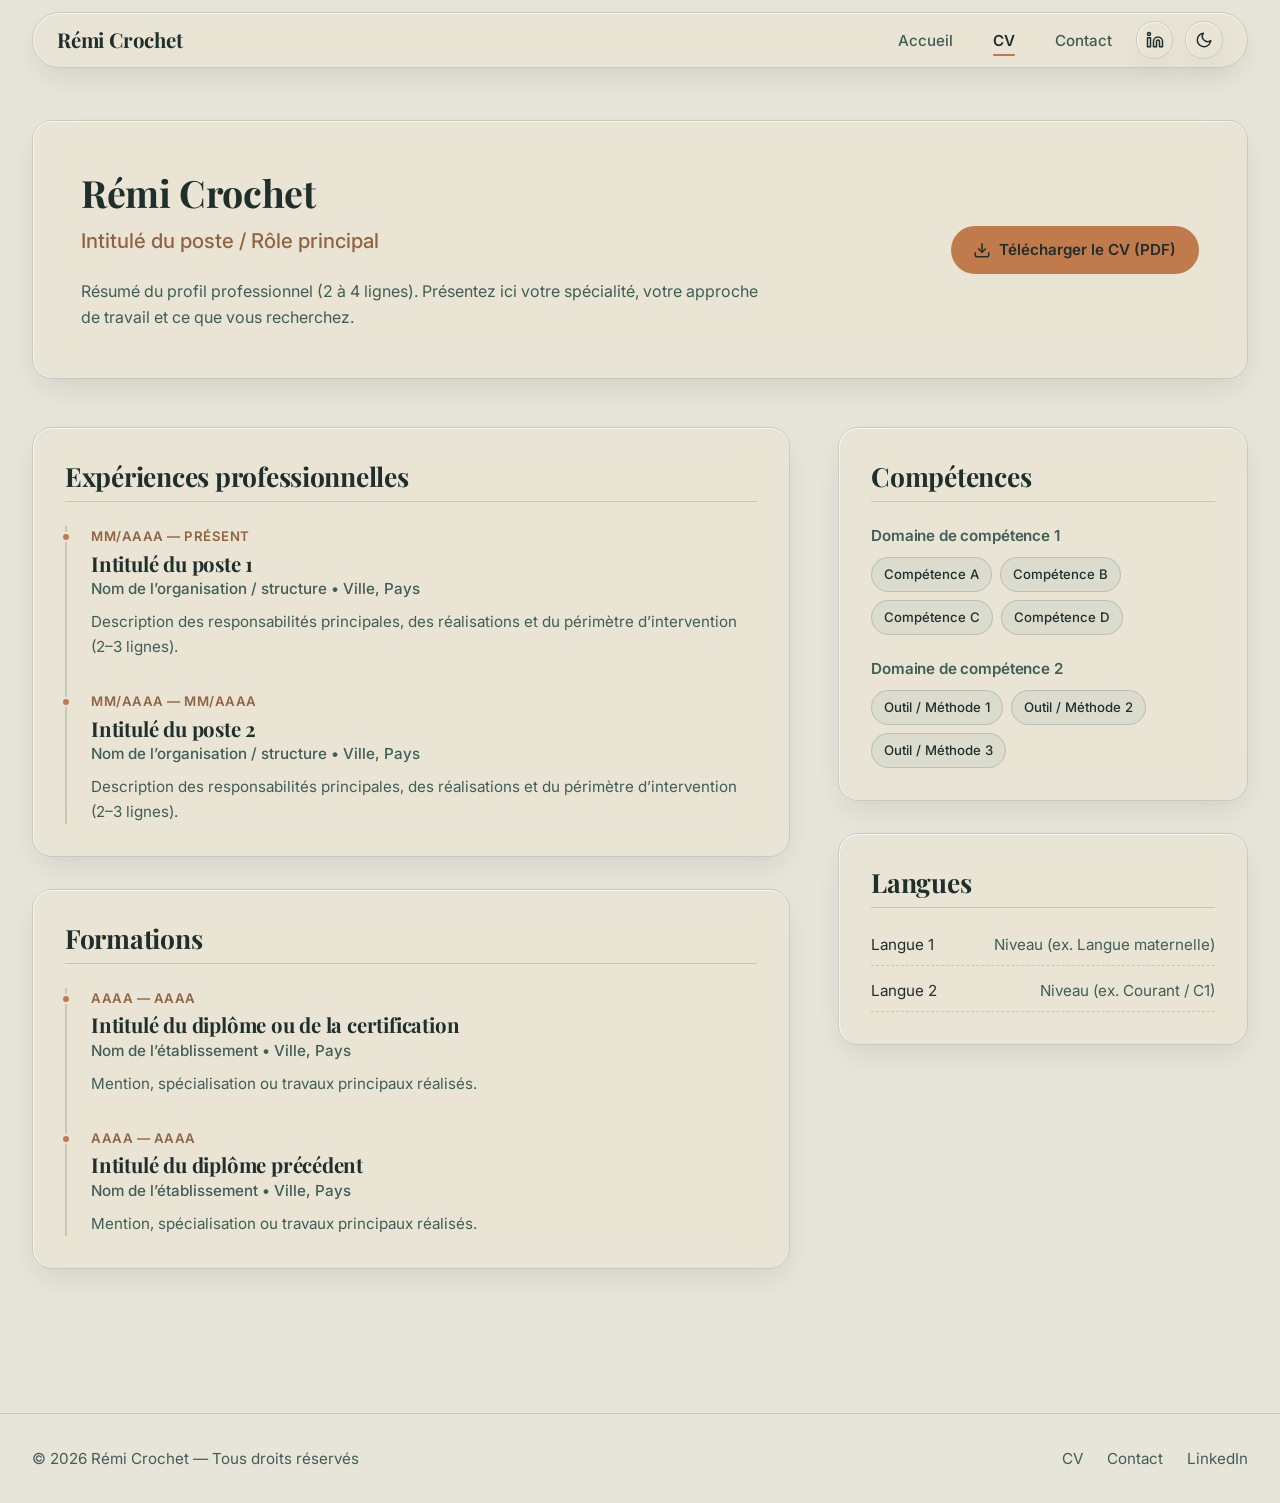
==== cv.html @ 6e871546 "Migration des sources" ====
<!DOCTYPE html>
<html lang="fr">
<head>
  <meta charset="UTF-8">
  <meta name="viewport" content="width=device-width, initial-scale=1.0">
  <title>CV — Rémi Crochet</title>
  <meta name="description" content="Parcours professionnel, formations et compétences de Prénom Nom.">
  
  <meta property="og:type" content="profile">
  <meta property="og:title" content="CV — Rémi Crochet">
  <meta property="og:description" content="Parcours professionnel, formations et compétences de Prénom Nom.">
  <meta property="og:image" content="./assets/avatar-placeholder.svg">

  <link rel="preconnect" href="https://fonts.googleapis.com">
  <link rel="preconnect" href="https://fonts.gstatic.com" crossorigin>
  <link href="https://fonts.googleapis.com/css2?family=Inter:wght@400;500;600&family=Playfair+Display:ital,wght@0,600;0,700;1,400&display=swap" rel="stylesheet">

  <script>
    (function() {
      const saved = localStorage.getItem('portfolio_theme');
      const prefersDark = window.matchMedia('(prefers-color-scheme: dark)').matches;
      document.documentElement.setAttribute('data-theme', saved || (prefersDark ? 'dark' : 'light'));
    })();
  </script>

  <link rel="stylesheet" href="./css/tokens.css">
  <link rel="stylesheet" href="./css/base.css">
  <link rel="stylesheet" href="./css/components/glass.css">
  <link rel="stylesheet" href="./css/components/navbar.css">
  <link rel="stylesheet" href="./css/components/footer.css">
  <link rel="stylesheet" href="./css/pages/cv.css">
</head>
<body>
  <a href="#main-content" class="skip-link">Aller au contenu principal</a>

  <header id="navbar-root" class="site-header"></header>

  <main id="main-content" class="container page-offset">
    <div id="cv-root" class="cv-layout"></div>
  </main>

  <footer id="footer-root" class="site-footer"></footer>

  <script type="module" src="./js/main.js"></script>
  <script type="module" src="./js/pages/cv.js"></script>
</body>
</html>
---- css/tokens.css ----
:root {
  /* ==========================================================================
     1. PALETTE BRUTE ("Sauge de galerie") — Ne jamais utiliser dans les composants
     ========================================================================== */
  --palette-forest: #1F2F2B;
  --palette-green: #3F5F55;
  --palette-sage: #A6B89A;
  --palette-cream: #E7E4D9;
  --palette-terracotta: #C07A4B;

  /* ==========================================================================
     2. TYPOGRAPHIE & ÉCHELLES FLUIDES
     ========================================================================== */
  --font-serif: 'Playfair Display', Georgia, Cambria, serif;
  --font-sans: 'Inter', -apple-system, BlinkMacSystemFont, 'Segoe UI', Roboto, sans-serif;

  --text-xs: clamp(0.75rem, 0.72rem + 0.15vw, 0.825rem);
  --text-sm: clamp(0.875rem, 0.84rem + 0.18vw, 0.95rem);
  --text-base: clamp(1rem, 0.96rem + 0.2vw, 1.075rem);
  --text-lg: clamp(1.125rem, 1.05rem + 0.35vw, 1.275rem);
  --text-xl: clamp(1.35rem, 1.2rem + 0.65vw, 1.65rem);
  --text-2xl: clamp(1.75rem, 1.45rem + 1.2vw, 2.35rem);
  --text-3xl: clamp(2.25rem, 1.8rem + 2vw, 3.25rem);

  /* ==========================================================================
     3. ESPACEMENTS, RAYONS & TRANSITIONS
     ========================================================================== */
  --space-2xs: 0.25rem;
  --space-xs: 0.5rem;
  --space-sm: 0.75rem;
  --space-md: 1rem;
  --space-lg: 1.5rem;
  --space-xl: 2rem;
  --space-2xl: 3rem;
  --space-3xl: 4.5rem;

  --radius-sm: 0.5rem;
  --radius-md: 0.875rem;
  --radius-lg: 1.25rem;
  --radius-full: 9999px;

  --container-max: 1280px;
  --navbar-height: 4.5rem;

  --glass-blur: 18px;
  --glass-saturate: 150%;

  --ease-smooth: cubic-bezier(0.22, 1, 0.36, 1);
  --duration-fast: 200ms;
  --duration-normal: 280ms;
}

/* ==========================================================================
   4. VARIABLES SÉMANTIQUES — THÈME CLAIR (Par défaut)
   ========================================================================== */
:root,
:root[data-theme="light"] {
  --bg: var(--palette-cream);
  --surface: color-mix(in srgb, var(--palette-cream) 65%, white 35%);
  --surface-elevated: color-mix(in srgb, var(--palette-cream) 82%, var(--palette-sage) 18%);
  
  /* Liquid Glass clair : dérive de blanc et sauge translucide */
  --surface-glass: color-mix(in srgb, var(--palette-cream) 72%, white 28%, transparent 18%);
  --surface-glass-fallback: color-mix(in srgb, var(--palette-cream) 94%, var(--palette-sage) 6%);
  --glass-border: color-mix(in srgb, var(--palette-forest) 14%, transparent);
  --glass-highlight: color-mix(in srgb, white 65%, transparent);
  --glass-shadow: 0 12px 32px -8px color-mix(in srgb, var(--palette-forest) 12%, transparent);

  /* Contrastes vérifiés WCAG AA :
     - --text (#1F2F2B) sur --bg (#E7E4D9) = 10.7:1 (AAA)
     - --text-muted (#3F5F55) sur --bg (#E7E4D9) = 5.1:1 (AA)
     - --accent-text (#8F5C3A) sur --bg (#E7E4D9) = 4.8:1 (AA)
     - --on-accent (#1F2F2B) sur --accent (#C07A4B) = 4.6:1 (AA) */
  --text: var(--palette-forest);
  --text-muted: var(--palette-green);
  --border: color-mix(in srgb, var(--palette-forest) 16%, transparent);

  --accent: var(--palette-terracotta);
  --accent-hover: color-mix(in srgb, var(--palette-terracotta) 85%, var(--palette-forest) 15%);
  --accent-text: color-mix(in srgb, var(--palette-terracotta) 70%, var(--palette-forest) 30%);
  --on-accent: var(--palette-forest);

  --hero-overlay: linear-gradient(
    to bottom,
    color-mix(in srgb, var(--palette-forest) 58%, transparent),
    color-mix(in srgb, var(--palette-forest) 78%, transparent)
  );
  --hero-text: var(--palette-cream);
  --hero-text-muted: var(--palette-sage);
}

/* ==========================================================================
   5. VARIABLES SÉMANTIQUES — THÈME SOMBRE
   ========================================================================== */
:root[data-theme="dark"] {
  --bg: var(--palette-forest);
  --surface: color-mix(in srgb, var(--palette-forest) 65%, var(--palette-green) 35%);
  --surface-elevated: color-mix(in srgb, var(--palette-forest) 45%, var(--palette-green) 55%);

  /* Liquid Glass sombre : dérive de green translucide */
  --surface-glass: color-mix(in srgb, var(--palette-green) 42%, transparent);
  --surface-glass-fallback: color-mix(in srgb, var(--palette-forest) 75%, var(--palette-green) 25%);
  --glass-border: color-mix(in srgb, var(--palette-sage) 22%, transparent);
  --glass-highlight: color-mix(in srgb, var(--palette-cream) 16%, transparent);
  --glass-shadow: 0 14px 36px -8px rgba(0, 0, 0, 0.45);

  /* Contrastes vérifiés WCAG AA :
     - --text (#E7E4D9) sur --bg (#1F2F2B) = 10.7:1 (AAA)
     - --text-muted (#A6B89A) sur --bg (#1F2F2B) = 6.1:1 (AA)
     - --accent-text (#C07A4B) sur --bg (#1F2F2B) = 4.6:1 (AA) */
  --text: var(--palette-cream);
  --text-muted: var(--palette-sage);
  --border: color-mix(in srgb, var(--palette-sage) 20%, transparent);

  --accent: var(--palette-terracotta);
  --accent-hover: color-mix(in srgb, var(--palette-terracotta) 88%, var(--palette-cream) 12%);
  --accent-text: var(--palette-terracotta);
  --on-accent: var(--palette-forest);

  --hero-overlay: linear-gradient(
    to bottom,
    color-mix(in srgb, var(--palette-forest) 65%, transparent),
    color-mix(in srgb, var(--palette-forest) 90%, transparent)
  );
  --hero-text: var(--palette-cream);
  --hero-text-muted: var(--palette-sage);
}
---- css/base.css ----
*,
*::before,
*::after {
  box-sizing: border-box;
  margin: 0;
  padding: 0;
}

html {
  font-family: var(--font-sans);
  font-size: 100%;
  line-height: 1.65;
  color: var(--text);
  background-color: var(--bg);
  scroll-behavior: smooth;
  transition: background-color var(--duration-normal) var(--ease-smooth),
              color var(--duration-normal) var(--ease-smooth);
}

body {
  min-height: 100vh;
  display: flex;
  flex-direction: column;
  overflow-x: hidden;
  -webkit-font-smoothing: antialiased;
}

main {
  flex: 1;
}

h1, h2, h3, h4 {
  font-family: var(--font-serif);
  font-weight: 700;
  line-height: 1.25;
  color: var(--text);
  letter-spacing: -0.01em;
}

p {
  max-width: 68ch;
}

a {
  color: inherit;
  text-decoration: none;
  transition: color var(--duration-fast) var(--ease-smooth);
}

img, svg {
  display: block;
  max-width: 100%;
}

button, input, select {
  font: inherit;
  color: inherit;
}

ul {
  list-style: none;
}

/* Focus accessible universel (Terracotta) */
:focus-visible {
  outline: 2px solid var(--accent);
  outline-offset: 3px;
}

/* Lien d'évitement clavier */
.skip-link {
  position: absolute;
  top: -100%;
  left: var(--space-md);
  z-index: 1000;
  padding: var(--space-xs) var(--space-md);
  background-color: var(--accent);
  color: var(--on-accent);
  font-weight: 600;
  border-radius: var(--radius-sm);
}

.skip-link:focus {
  top: var(--space-sm);
}

/* Utilitaires de mise en page */
.container {
  width: min(100% - 2rem, var(--container-max));
  margin-inline: auto;
}

@media (min-width: 768px) {
  .container {
    width: min(100% - 4rem, var(--container-max));
  }
}

.page-offset {
  padding-top: calc(var(--navbar-height) + var(--space-2xl));
  padding-bottom: var(--space-3xl);
}

.sr-only {
  position: absolute;
  width: 1px;
  height: 1px;
  padding: 0;
  margin: -1px;
  overflow: hidden;
  clip: rect(0, 0, 0, 0);
  white-space: nowrap;
  border: 0;
}

/* Bouton primaire (Terracotta + texte Forest AA) */
.btn-primary {
  display: inline-flex;
  align-items: center;
  justify-content: center;
  gap: var(--space-xs);
  padding: 0.65rem 1.35rem;
  background-color: var(--accent);
  color: var(--on-accent);
  font-weight: 600;
  font-size: var(--text-sm);
  border-radius: var(--radius-full);
  border: 1px solid transparent;
  cursor: pointer;
  transition: background-color var(--duration-fast) var(--ease-smooth),
              transform var(--duration-fast) var(--ease-smooth);
}

.btn-primary:hover {
  background-color: var(--accent-hover);
  transform: translateY(-1px);
}

.btn-primary:active {
  transform: translateY(0);
}

/* Respect strict de prefers-reduced-motion */
@media (prefers-reduced-motion: reduce) {
  *,
  *::before,
  *::after {
    animation-duration: 0.01ms !important;
    animation-iteration-count: 1 !important;
    transition-duration: 0.01ms !important;
    scroll-behavior: auto !important;
  }
}
---- css/components/glass.css ----
/* Effet Liquid Glass (macOS) avec fallback pour navigateurs sans backdrop-filter */
.glass-panel,
.glass-card,
.glass-pill {
  background-color: var(--surface-glass-fallback);
  border: 1px solid var(--glass-border);
  box-shadow: var(--glass-shadow),
              inset 0 1px 0 0 var(--glass-highlight),
              inset 1px 0 0 0 var(--glass-highlight);
}

@supports ((backdrop-filter: blur(1px)) or (-webkit-backdrop-filter: blur(1px))) {
  .glass-panel,
  .glass-card,
  .glass-pill {
    background-color: var(--surface-glass);
    -webkit-backdrop-filter: blur(var(--glass-blur)) saturate(var(--glass-saturate));
    backdrop-filter: blur(var(--glass-blur)) saturate(var(--glass-saturate));
  }
}

.glass-panel {
  border-radius: var(--radius-lg);
}

.glass-card {
  border-radius: var(--radius-lg);
  transition: transform var(--duration-normal) var(--ease-smooth),
              border-color var(--duration-normal) var(--ease-smooth),
              box-shadow var(--duration-normal) var(--ease-smooth);
}

.glass-pill {
  border-radius: var(--radius-full);
  transition: background-color var(--duration-fast) var(--ease-smooth),
              border-color var(--duration-fast) var(--ease-smooth),
              transform var(--duration-fast) var(--ease-smooth);
}
---- css/components/navbar.css ----
.site-header {
  position: fixed;
  top: 0;
  left: 0;
  right: 0;
  z-index: 100;
  padding: var(--space-sm) 0;
}

.navbar {
  display: flex;
  align-items: center;
  justify-content: space-between;
  min-height: 3.5rem;
  padding: var(--space-xs) var(--space-lg);
}

.navbar__brand {
  font-family: var(--font-serif);
  font-size: var(--text-lg);
  font-weight: 700;
  color: var(--text);
  letter-spacing: -0.01em;
}

.navbar__actions {
  display: flex;
  align-items: center;
  gap: var(--space-sm);
}

.navbar__menu {
  display: none;
  align-items: center;
  gap: var(--space-md);
}

.navbar__link {
  position: relative;
  padding: var(--space-xs) var(--space-sm);
  font-size: var(--text-sm);
  font-weight: 500;
  color: var(--text-muted);
  border-radius: var(--radius-sm);
  transition: color var(--duration-fast) var(--ease-smooth);
}

.navbar__link:hover {
  color: var(--text);
}

.navbar__link[aria-current="page"] {
  color: var(--text);
  font-weight: 600;
}

.navbar__link[aria-current="page"]::after {
  content: "";
  position: absolute;
  bottom: 2px;
  left: var(--space-sm);
  right: var(--space-sm);
  height: 2px;
  background-color: var(--accent);
  border-radius: var(--radius-full);
}

.navbar__icon-btn {
  display: inline-flex;
  align-items: center;
  justify-content: center;
  width: 2.35rem;
  height: 2.35rem;
  color: var(--text);
  background: transparent;
  cursor: pointer;
}

.navbar__icon-btn:hover {
  border-color: var(--accent);
  color: var(--accent-text);
}

.navbar__burger {
  display: inline-flex;
}

/* Menu mobile déroulant */
.navbar__dropdown {
  display: none;
  margin-top: var(--space-xs);
  padding: var(--space-md);
}

.navbar__dropdown[data-open="true"] {
  display: block;
}

.navbar__mobile-list {
  display: flex;
  flex-direction: column;
  gap: var(--space-xs);
}

.navbar__mobile-list .navbar__link {
  display: block;
  padding: var(--space-sm) var(--space-md);
}

@media (min-width: 768px) {
  .navbar__menu {
    display: flex;
  }

  .navbar__burger,
  .navbar__dropdown {
    display: none !important;
  }
}
---- css/components/footer.css ----
.site-footer {
  margin-top: var(--space-3xl);
  border-top: 1px solid var(--border);
  padding: var(--space-xl) 0;
  font-size: var(--text-sm);
  color: var(--text-muted);
}

.footer__inner {
  display: flex;
  flex-direction: column;
  align-items: center;
  justify-content: space-between;
  gap: var(--space-md);
  text-align: center;
}

.footer__links {
  display: flex;
  align-items: center;
  gap: var(--space-lg);
}

.footer__link:hover {
  color: var(--accent-text);
  text-decoration: underline;
  text-underline-offset: 4px;
}

@media (min-width: 640px) {
  .footer__inner {
    flex-direction: row;
    text-align: left;
  }
}
---- css/pages/cv.css ----
.cv-layout {
  display: flex;
  flex-direction: column;
  gap: var(--space-2xl);
}

.cv-header {
  display: flex;
  flex-direction: column;
  gap: var(--space-lg);
  padding: var(--space-xl);
}

@media (min-width: 768px) {
  .cv-header {
    flex-direction: row;
    align-items: center;
    justify-content: space-between;
    padding: var(--space-2xl);
  }
}

.cv-header__info {
  display: flex;
  flex-direction: column;
  gap: var(--space-xs);
}

.cv-header__title {
  font-size: var(--text-2xl);
}

.cv-header__role {
  font-size: var(--text-lg);
  color: var(--accent-text);
  font-weight: 500;
}

.cv-header__summary {
  margin-top: var(--space-sm);
  color: var(--text-muted);
}

.cv-grid {
  display: grid;
  grid-template-columns: 1fr;
  gap: var(--space-2xl);
}

@media (min-width: 960px) {
  .cv-grid {
    grid-template-columns: 1.85fr 1fr;
    align-items: start;
  }
}

.cv-section {
  padding: var(--space-xl);
}

.cv-section + .cv-section {
  margin-top: var(--space-xl);
}

.cv-section__title {
  font-size: var(--text-xl);
  margin-bottom: var(--space-lg);
  padding-bottom: var(--space-xs);
  border-bottom: 1px solid var(--border);
}

/* Timeline discrète pour les expériences */
.timeline {
  position: relative;
  padding-left: var(--space-lg);
  border-left: 2px solid var(--border);
  display: flex;
  flex-direction: column;
  gap: var(--space-xl);
}

.timeline__item {
  position: relative;
}

.timeline__item::before {
  content: "";
  position: absolute;
  left: calc(-1 * var(--space-lg) - 6px);
  top: 0.35rem;
  width: 10px;
  height: 10px;
  border-radius: var(--radius-full);
  background-color: var(--accent);
  border: 2px solid var(--bg);
}

.timeline__period {
  font-size: var(--text-xs);
  font-weight: 600;
  color: var(--accent-text);
  text-transform: uppercase;
  letter-spacing: 0.04em;
}

.timeline__role {
  font-size: var(--text-lg);
  margin-top: 0.15rem;
}

.timeline__org {
  font-size: var(--text-sm);
  color: var(--text-muted);
  font-weight: 500;
  margin-bottom: var(--space-xs);
}

.timeline__desc {
  font-size: var(--text-sm);
  color: var(--text-muted);
}

/* Compétences et langues */
.skills-group + .skills-group {
  margin-top: var(--space-lg);
}

.skills-group__title {
  font-size: var(--text-sm);
  font-family: var(--font-sans);
  font-weight: 600;
  color: var(--text-muted);
  margin-bottom: var(--space-sm);
}

.tag-list {
  display: flex;
  flex-wrap: wrap;
  gap: var(--space-xs);
}

.tag {
  font-size: var(--text-xs);
  font-weight: 500;
  padding: 0.35rem 0.75rem;
  background-color: var(--surface-elevated);
  border: 1px solid var(--border);
  border-radius: var(--radius-full);
}

.lang-list {
  display: flex;
  flex-direction: column;
  gap: var(--space-sm);
}

.lang-item {
  display: flex;
  justify-content: space-between;
  font-size: var(--text-sm);
  padding-bottom: var(--space-xs);
  border-bottom: 1px dashed var(--border);
}

.lang-item__level {
  color: var(--text-muted);
}
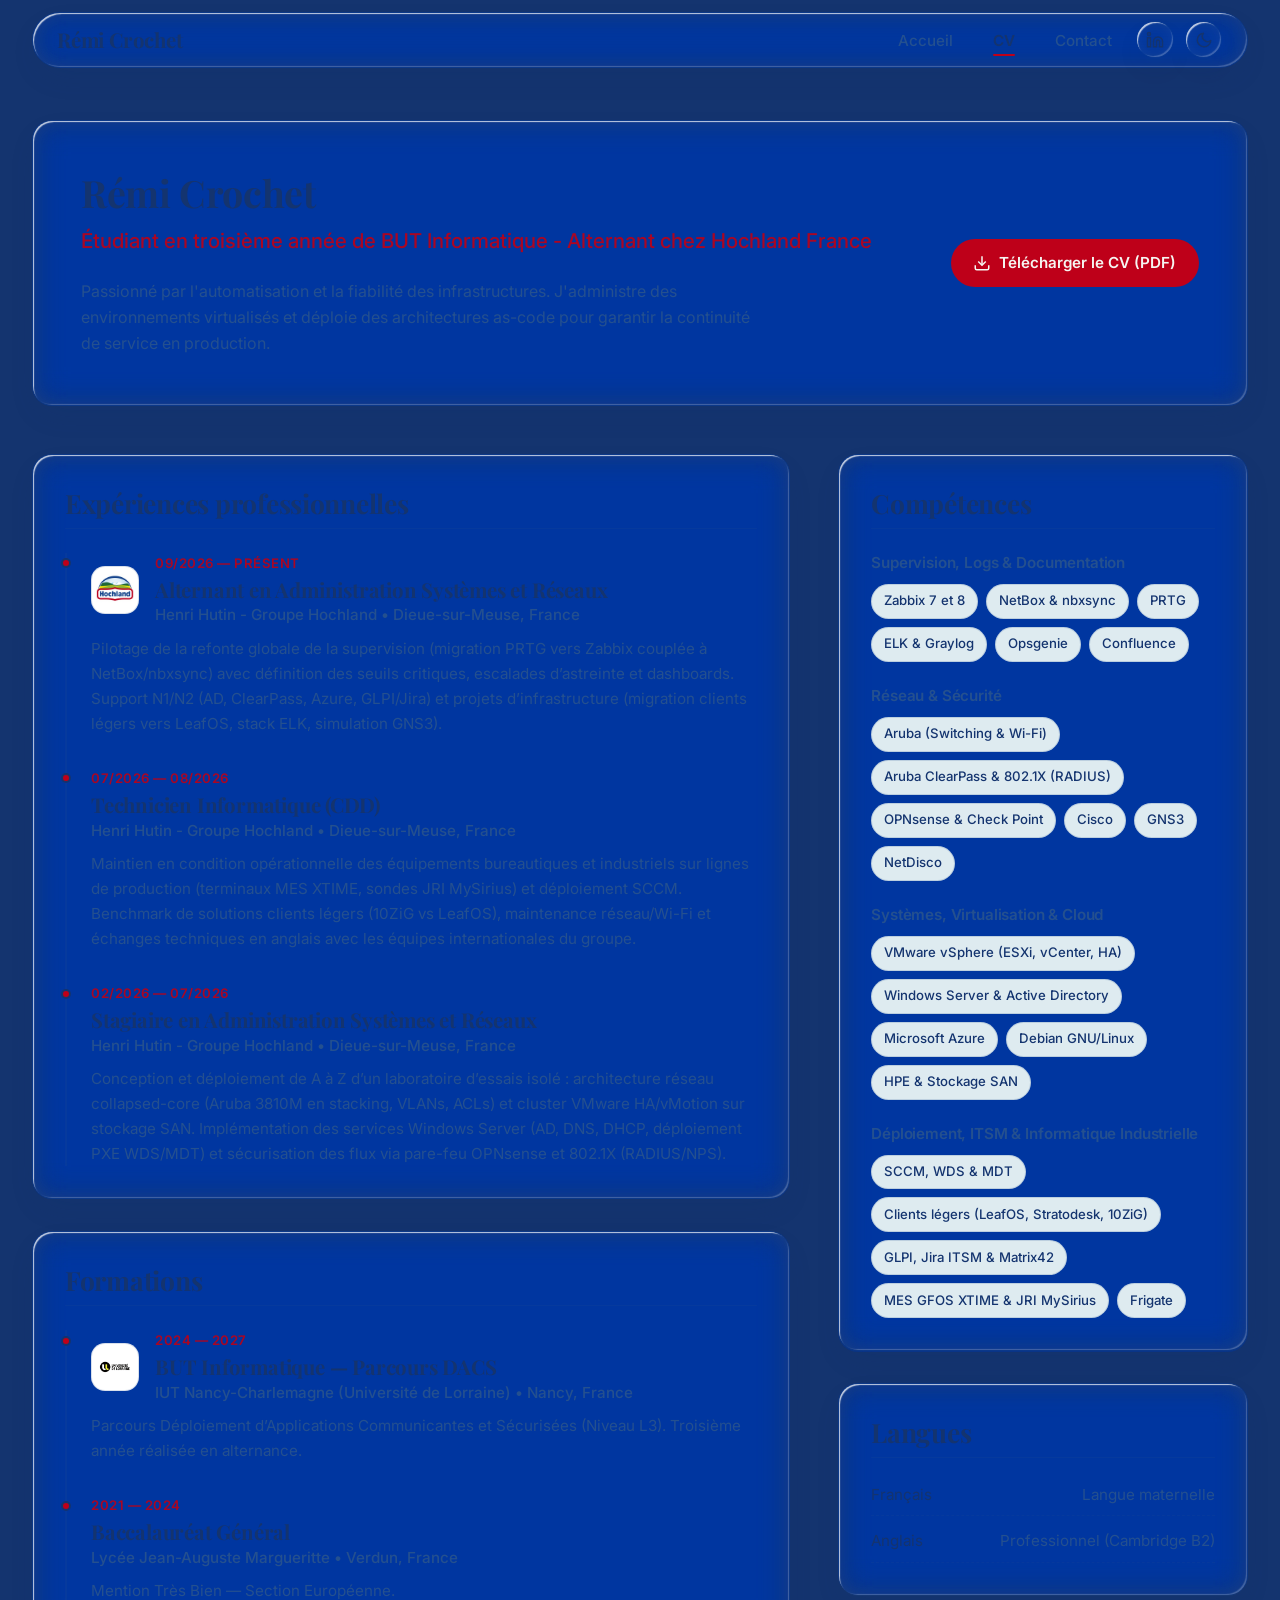
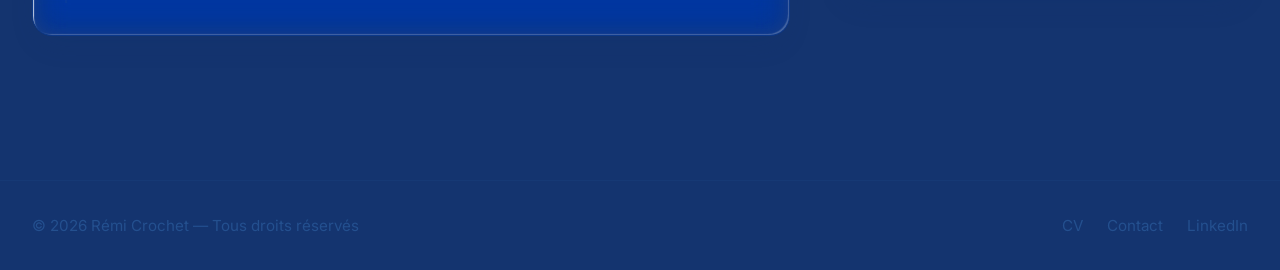
==== commit de0e2b42: "favicon" ====
--- a/cv.html
+++ b/cv.html
@@ -14,6 +14,7 @@
   <link rel="preconnect" href="https://fonts.googleapis.com">
   <link rel="preconnect" href="https://fonts.gstatic.com" crossorigin>
   <link href="https://fonts.googleapis.com/css2?family=Inter:wght@400;500;600&family=Playfair+Display:ital,wght@0,600;0,700;1,400&display=swap" rel="stylesheet">
+  <link rel="icon" type="image/png" href="assets/favicon.svg">
 
   <script>
     (function() {
--- a/css/tokens.css
+++ b/css/tokens.css
@@ -1,13 +1,12 @@
 :root {
   /* ==========================================================================
-     1. PALETTE BRUTE ("Sauge de galerie") — Ne jamais utiliser dans les composants
+     1. PALETTE BRUTE ("Identité Hochland") — Ne jamais utiliser dans les composants
      ========================================================================== */
-  --palette-forest: #1F2F2B;
-  --palette-green: #3F5F55;
-  --palette-sage: #A6B89A;
-  --palette-cream: #E7E4D9;
-  --palette-terracotta: #C07A4B;
-
+  --palette-forest: #14346f;     /* Bleu nuit profond (fond sombre & texte principal clair) */
+  --palette-green: #24508F;      /* Bleu royal Hochland (arche & typographie du logo) */
+  --palette-sage: #63b9ec;       /* Bleu glacier / ciel alpin (nuances secondaires & verre) */
+  --palette-cream: #F6F5F1;      /* Blanc alpin légèrement bleuté (fond clair & texte sombre) */
+  --palette-terracotta: #be0019; /* Rouge écusson Hochland (accents, boutons & appels à l'action) */
   /* ==========================================================================
      2. TYPOGRAPHIE & ÉCHELLES FLUIDES
      ========================================================================== */
@@ -51,76 +50,79 @@
 }
 
 /* ==========================================================================
-   4. VARIABLES SÉMANTIQUES — THÈME CLAIR (Par défaut)
+   4. VARIABLES SÉMANTIQUES — THÈME CLAIR (Par défaut : Blanc Alpin, Bleu & Rouge)
    ========================================================================== */
 :root,
 :root[data-theme="light"] {
-  --bg: var(--palette-cream);
-  --surface: color-mix(in srgb, var(--palette-cream) 65%, white 35%);
-  --surface-elevated: color-mix(in srgb, var(--palette-cream) 82%, var(--palette-sage) 18%);
+  --bg: var(--palette-forest);
+  --surface: color-mix(in srgb, var(--palette-cream) 45%, white 55%);
+  --surface-elevated: color-mix(in srgb, var(--palette-cream) 84%, var(--palette-sage) 16%);
   
-  /* Liquid Glass clair : dérive de blanc et sauge translucide */
+  /* Liquid Glass clair : dérive de blanc pur et bleu glacier translucide */
   --surface-glass: color-mix(in srgb, var(--palette-cream) 72%, white 28%, transparent 18%);
-  --surface-glass-fallback: color-mix(in srgb, var(--palette-cream) 94%, var(--palette-sage) 6%);
-  --glass-border: color-mix(in srgb, var(--palette-forest) 14%, transparent);
-  --glass-highlight: color-mix(in srgb, white 65%, transparent);
+  --surface-glass-fallback: color-mix(in srgb, var(--palette-cream) 92%, var(--palette-sage) 8%);
+  --glass-border: color-mix(in srgb, var(--palette-green) 16%, transparent);
+  --glass-highlight: color-mix(in srgb, white 75%, transparent);
   --glass-shadow: 0 12px 32px -8px color-mix(in srgb, var(--palette-forest) 12%, transparent);
 
-  /* Contrastes vérifiés WCAG AA :
-     - --text (#1F2F2B) sur --bg (#E7E4D9) = 10.7:1 (AAA)
-     - --text-muted (#3F5F55) sur --bg (#E7E4D9) = 5.1:1 (AA)
-     - --accent-text (#8F5C3A) sur --bg (#E7E4D9) = 4.8:1 (AA)
-     - --on-accent (#1F2F2B) sur --accent (#C07A4B) = 4.6:1 (AA) */
+  /* Contrastes vérifiés WCAG AA / AAA :
+     - --text (#0F2547) sur --bg (#F5F8FC) = 14.1:1 (AAA)
+     - --text-muted (#184382) sur --bg (#F5F8FC) = 8.7:1 (AAA)
+     - --accent-text (#B00E28) sur --bg (#F5F8FC) = 6.4:1 (AA)
+     - --on-accent (#F5F8FC) sur --accent (#C8102E) = 5.6:1 (AA) */
   --text: var(--palette-forest);
   --text-muted: var(--palette-green);
-  --border: color-mix(in srgb, var(--palette-forest) 16%, transparent);
+  --border: color-mix(in srgb, var(--palette-green) 18%, transparent);
 
   --accent: var(--palette-terracotta);
   --accent-hover: color-mix(in srgb, var(--palette-terracotta) 85%, var(--palette-forest) 15%);
-  --accent-text: color-mix(in srgb, var(--palette-terracotta) 70%, var(--palette-forest) 30%);
-  --on-accent: var(--palette-forest);
+  --accent-text: color-mix(in srgb, var(--palette-terracotta) 88%, var(--palette-forest) 12%);
+  --on-accent: var(--palette-cream);
 
   --hero-overlay: linear-gradient(
     to bottom,
-    color-mix(in srgb, var(--palette-forest) 58%, transparent),
-    color-mix(in srgb, var(--palette-forest) 78%, transparent)
+    color-mix(in srgb, var(--palette-forest) 30%, transparent),
+    color-mix(in srgb, var(--palette-forest) 65%, transparent)
   );
   --hero-text: var(--palette-cream);
   --hero-text-muted: var(--palette-sage);
+
+  --card-bg: #ffffff; 
+  --text-color: #212121; /* Adapter la couleur du texte si besoin pour qu'il reste lisible sur du blanc */
 }
 
 /* ==========================================================================
-   5. VARIABLES SÉMANTIQUES — THÈME SOMBRE
+   5. VARIABLES SÉMANTIQUES — THÈME SOMBRE (Bleu Nuit, Bleu Royal & Rouge Vif)
    ========================================================================== */
 :root[data-theme="dark"] {
   --bg: var(--palette-forest);
-  --surface: color-mix(in srgb, var(--palette-forest) 65%, var(--palette-green) 35%);
-  --surface-elevated: color-mix(in srgb, var(--palette-forest) 45%, var(--palette-green) 55%);
+  --surface: color-mix(in srgb, var(--palette-forest) 68%, var(--palette-green) 32%);
+  --surface-elevated: color-mix(in srgb, var(--palette-forest) 48%, var(--palette-green) 52%);
 
-  /* Liquid Glass sombre : dérive de green translucide */
+  /* Liquid Glass sombre : dérive du bleu royal Hochland translucide */
   --surface-glass: color-mix(in srgb, var(--palette-green) 42%, transparent);
   --surface-glass-fallback: color-mix(in srgb, var(--palette-forest) 75%, var(--palette-green) 25%);
   --glass-border: color-mix(in srgb, var(--palette-sage) 22%, transparent);
-  --glass-highlight: color-mix(in srgb, var(--palette-cream) 16%, transparent);
-  --glass-shadow: 0 14px 36px -8px rgba(0, 0, 0, 0.45);
+  --glass-highlight: color-mix(in srgb, var(--palette-cream) 14%, transparent);
+  --glass-shadow: 0 14px 36px -8px rgba(5, 12, 26, 0.55);
 
-  /* Contrastes vérifiés WCAG AA :
-     - --text (#E7E4D9) sur --bg (#1F2F2B) = 10.7:1 (AAA)
-     - --text-muted (#A6B89A) sur --bg (#1F2F2B) = 6.1:1 (AA)
-     - --accent-text (#C07A4B) sur --bg (#1F2F2B) = 4.6:1 (AA) */
+  /* Contrastes vérifiés WCAG AA / AAA :
+     - --text (#F5F8FC) sur --bg (#0F2547) = 14.1:1 (AAA)
+     - --text-muted (#A8C5E6) sur --bg (#0F2547) = 8.4:1 (AAA)
+     - --accent-text (#FF6B81) sur --bg (#0F2547) = 5.8:1 (AA) */
   --text: var(--palette-cream);
   --text-muted: var(--palette-sage);
   --border: color-mix(in srgb, var(--palette-sage) 20%, transparent);
 
   --accent: var(--palette-terracotta);
-  --accent-hover: color-mix(in srgb, var(--palette-terracotta) 88%, var(--palette-cream) 12%);
-  --accent-text: var(--palette-terracotta);
-  --on-accent: var(--palette-forest);
+  --accent-hover: color-mix(in srgb, var(--palette-terracotta) 80%, white 15%);
+  --accent-text: color-mix(in srgb, var(--palette-terracotta) 62%, white 38%);
+  --on-accent: var(--palette-cream);
 
   --hero-overlay: linear-gradient(
     to bottom,
-    color-mix(in srgb, var(--palette-forest) 65%, transparent),
-    color-mix(in srgb, var(--palette-forest) 90%, transparent)
+    color-mix(in srgb, var(--palette-forest) 30%, transparent),
+    color-mix(in srgb, var(--palette-forest) 65%, transparent)
   );
   --hero-text: var(--palette-cream);
   --hero-text-muted: var(--palette-sage);
--- a/css/components/glass.css
+++ b/css/components/glass.css
@@ -1,12 +1,26 @@
+:root {
+  --glass-blur: 16px;
+  --glass-saturate: 180%;
+  --surface-glass: rgba(255, 255, 255, 0.03);
+  --surface-glass-fallback: rgba(24, 32, 56, 0.92);
+  --glass-border: rgba(255, 255, 255, 0.10);
+  --glass-highlight: rgba(255, 255, 255, 0.40);
+  --glass-shadow: 0 8px 28px rgba(0, 0, 0, 0.22);
+}
+
 /* Effet Liquid Glass (macOS) avec fallback pour navigateurs sans backdrop-filter */
 .glass-panel,
 .glass-card,
 .glass-pill {
   background-color: var(--surface-glass-fallback);
   border: 1px solid var(--glass-border);
-  box-shadow: var(--glass-shadow),
-              inset 0 1px 0 0 var(--glass-highlight),
-              inset 1px 0 0 0 var(--glass-highlight);
+  box-shadow:
+    var(--glass-shadow),
+    /* reflets spéculaires aux coins opposés : l'effet "liquide" */
+    inset 2px 2px 1px -1px var(--glass-highlight),
+    inset -2px -2px 1px -1px rgba(255, 255, 255, 0.22),
+    /* épaisseur du verre : halo intérieur doux */
+    inset 0 0 18px rgba(255, 255, 255, 0.06);
 }
 
 @supports ((backdrop-filter: blur(1px)) or (-webkit-backdrop-filter: blur(1px))) {
@@ -30,9 +44,21 @@
               box-shadow var(--duration-normal) var(--ease-smooth);
 }
 
+.glass-card:hover {
+  transform: translateY(-2px);
+  border-color: rgba(255, 255, 255, 0.24);
+}
+
 .glass-pill {
   border-radius: var(--radius-full);
   transition: background-color var(--duration-fast) var(--ease-smooth),
               border-color var(--duration-fast) var(--ease-smooth),
               transform var(--duration-fast) var(--ease-smooth);
+}
+
+/* Hover uniquement sur les éléments cliquables : la barre du haut n'est pas concernée */
+a.glass-pill:hover,
+button.glass-pill:hover {
+  background-color: rgba(255, 255, 255, 0.10);
+  border-color: rgba(255, 255, 255, 0.24);
 }
--- a/css/pages/cv.css
+++ b/css/pages/cv.css
@@ -95,6 +95,39 @@
   border: 2px solid var(--bg);
 }
 
+.timeline__header {
+  display: flex;
+  align-items: center;
+  gap: var(--space-md, 1rem);
+  margin-bottom: var(--space-xs);
+}
+
+.timeline__logo-box {
+  flex-shrink: 0;
+  width: 48px;
+  height: 48px;
+  border-radius: var(--radius-md, 8px);
+  background-color: #ffffff;
+  border: 1px solid var(--border);
+  padding: 4px;
+  display: flex;
+  align-items: center;
+  justify-content: center;
+  overflow: hidden;
+}
+
+.timeline__logo {
+  width: 100%;
+  height: 100%;
+  object-fit: contain;
+}
+
+.timeline__meta {
+  display: flex;
+  flex-direction: column;
+  min-width: 0;
+}
+
 .timeline__period {
   font-size: var(--text-xs);
   font-weight: 600;
@@ -112,7 +145,6 @@
   font-size: var(--text-sm);
   color: var(--text-muted);
   font-weight: 500;
-  margin-bottom: var(--space-xs);
 }
 
 .timeline__desc {
